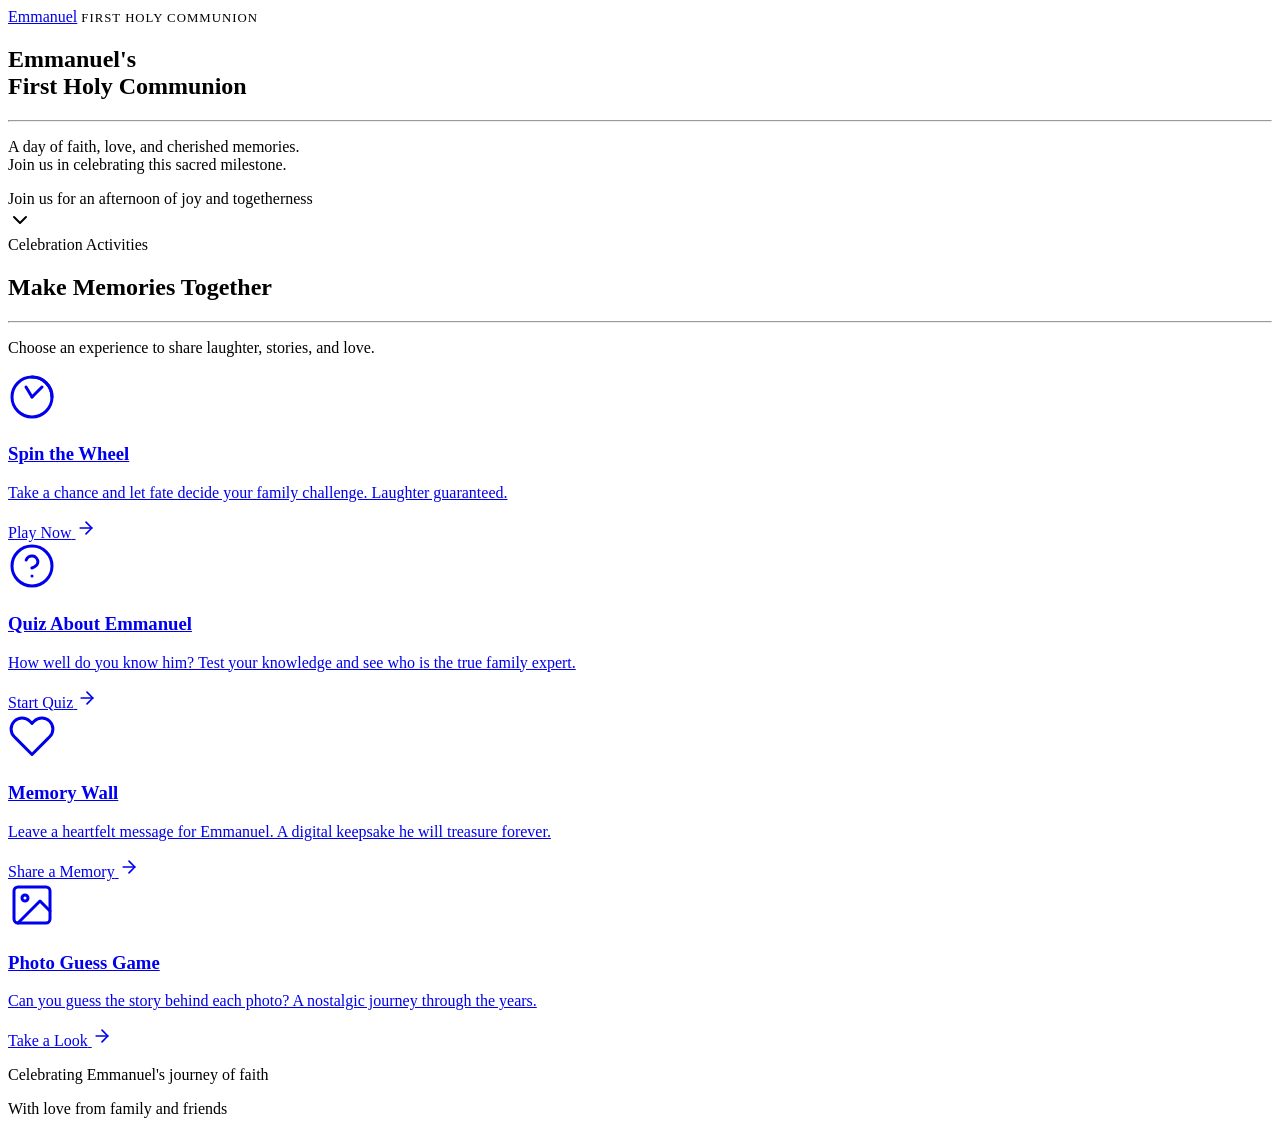
==== index.html @ e9c43760 "Add files via upload" ====
<!DOCTYPE html>
<html lang="en">
<head>
  <meta charset="UTF-8">
  <meta name="viewport" content="width=device-width, initial-scale=1.0">
  <title>Emmanuel's First Holy Communion</title>
  <link rel="preconnect" href="https://fonts.googleapis.com">
  <link rel="preconnect" href="https://fonts.gstatic.com" crossorigin>
  <link href="https://fonts.googleapis.com/css2?family=Montserrat:wght@300;400;500;600;700&family=Playfair+Display:ital,wght@0,400;0,600;0,700;1,400&display=swap" rel="stylesheet">
  <link rel="stylesheet" href="css/style.css">
  <link rel="stylesheet" href="css/animations.css">
  <link rel="stylesheet" href="css/home.css">
</head>
<body>
  <!-- Background Mesh -->
  <div class="bg-mesh">
    <div class="orb orb-1"></div>
    <div class="orb orb-2"></div>
    <div class="orb orb-3"></div>
  </div>

  <!-- Navigation -->
  <nav class="top-nav">
    <a href="index.html" class="logo">Emmanuel</a>
    <span style="color: var(--text-muted); font-size: 0.8rem; letter-spacing: 1px;">FIRST HOLY COMMUNION</span>
  </nav>

  <!-- Hero Section -->
  <section class="hero-section">
    <div class="hero-content text-center">

      <h1 class="hero-title animate-fade-in-up delay-2">
        Emmanuel's<br><span class="text-gold">First Holy Communion</span>
      </h1>
      <hr class="divider divider-wide animate-fade-in-up delay-3">
      <p class="hero-subtitle animate-fade-in-up delay-4">
        A day of faith, love, and cherished memories.<br>
        Join us in celebrating this sacred milestone.
      </p>

      <div class="hero-invite animate-fade-in-up delay-5">
        <span>Join us for an afternoon of joy and togetherness</span>
      </div>

      <div class="scroll-indicator animate-fade-in delay-6">
        <svg width="24" height="24" viewBox="0 0 24 24" fill="none" stroke="currentColor" stroke-width="2" stroke-linecap="round" stroke-linejoin="round"><polyline points="6 9 12 15 18 9"></polyline></svg>
      </div>

    </div>
  </section>

  <!-- Games Section -->
  <section class="games-section">
    <div class="container">
      <div class="section-header text-center reveal">
        <div class="label">Celebration Activities</div>
        <h2>Make Memories Together</h2>
        <hr class="divider">
        <p>Choose an experience to share laughter, stories, and love.</p>
      </div>

      <div class="games-grid">
        <!-- Card 1: Spin the Wheel -->
        <a href="pages/spin-wheel.html" class="game-card reveal" data-navigate>
          <div class="card-glow"></div>
          <div class="card-icon">
            <svg width="48" height="48" viewBox="0 0 24 24" fill="none" stroke="currentColor" stroke-width="1.5" stroke-linecap="round" stroke-linejoin="round"><circle cx="12" cy="12" r="10"></circle><path d="M12 2a10 10 0 0 1 10 10"></path><path d="M12 12l5-5"></path><path d="M12 12l-3-5"></path></svg>
          </div>
          <h3>Spin the Wheel</h3>
          <p>Take a chance and let fate decide your family challenge. Laughter guaranteed.</p>
          <div class="card-arrow">
            <span>Play Now</span>
            <svg width="20" height="20" viewBox="0 0 24 24" fill="none" stroke="currentColor" stroke-width="2" stroke-linecap="round" stroke-linejoin="round"><line x1="5" y1="12" x2="19" y2="12"></line><polyline points="12 5 19 12 12 19"></polyline></svg>
          </div>
        </a>

        <!-- Card 2: Quiz -->
        <a href="pages/quiz.html" class="game-card reveal" data-navigate>
          <div class="card-glow"></div>
          <div class="card-icon">
            <svg width="48" height="48" viewBox="0 0 24 24" fill="none" stroke="currentColor" stroke-width="1.5" stroke-linecap="round" stroke-linejoin="round"><circle cx="12" cy="12" r="10"></circle><path d="M9.09 9a3 3 0 0 1 5.83 1c0 2-3 3-3 3"></path><line x1="12" y1="17" x2="12.01" y2="17"></line></svg>
          </div>
          <h3>Quiz About Emmanuel</h3>
          <p>How well do you know him? Test your knowledge and see who is the true family expert.</p>
          <div class="card-arrow">
            <span>Start Quiz</span>
            <svg width="20" height="20" viewBox="0 0 24 24" fill="none" stroke="currentColor" stroke-width="2" stroke-linecap="round" stroke-linejoin="round"><line x1="5" y1="12" x2="19" y2="12"></line><polyline points="12 5 19 12 12 19"></polyline></svg>
          </div>
        </a>

        <!-- Card 3: Memory Wall -->
        <a href="pages/memory-wall.html" class="game-card reveal" data-navigate>
          <div class="card-glow"></div>
          <div class="card-icon">
            <svg width="48" height="48" viewBox="0 0 24 24" fill="none" stroke="currentColor" stroke-width="1.5" stroke-linecap="round" stroke-linejoin="round"><path d="M20.84 4.61a5.5 5.5 0 0 0-7.78 0L12 5.67l-1.06-1.06a5.5 5.5 0 0 0-7.78 7.78l1.06 1.06L12 21.23l7.78-7.78 1.06-1.06a5.5 5.5 0 0 0 0-7.78z"></path></svg>
          </div>
          <h3>Memory Wall</h3>
          <p>Leave a heartfelt message for Emmanuel. A digital keepsake he will treasure forever.</p>
          <div class="card-arrow">
            <span>Share a Memory</span>
            <svg width="20" height="20" viewBox="0 0 24 24" fill="none" stroke="currentColor" stroke-width="2" stroke-linecap="round" stroke-linejoin="round"><line x1="5" y1="12" x2="19" y2="12"></line><polyline points="12 5 19 12 12 19"></polyline></svg>
          </div>
        </a>

        <!-- Card 4: Photo Guess -->
        <a href="pages/photo-guess.html" class="game-card reveal" data-navigate>
          <div class="card-glow"></div>
          <div class="card-icon">
            <svg width="48" height="48" viewBox="0 0 24 24" fill="none" stroke="currentColor" stroke-width="1.5" stroke-linecap="round" stroke-linejoin="round"><rect x="3" y="3" width="18" height="18" rx="2" ry="2"></rect><circle cx="8.5" cy="8.5" r="1.5"></circle><polyline points="21 15 16 10 5 21"></polyline></svg>
          </div>
          <h3>Photo Guess Game</h3>
          <p>Can you guess the story behind each photo? A nostalgic journey through the years.</p>
          <div class="card-arrow">
            <span>Take a Look</span>
            <svg width="20" height="20" viewBox="0 0 24 24" fill="none" stroke="currentColor" stroke-width="2" stroke-linecap="round" stroke-linejoin="round"><line x1="5" y1="12" x2="19" y2="12"></line><polyline points="12 5 19 12 12 19"></polyline></svg>
          </div>
        </a>
      </div>

    </div>
  </section>

  <!-- Footer -->
  <footer class="site-footer">
    <div class="container text-center">
      <div class="footer-divider"></div>
      <p class="footer-text">Celebrating Emmanuel's journey of faith</p>
      <p class="footer-sub">With love from family and friends</p>
    </div>
  </footer>

  <!-- Page Transition -->
  <div class="page-transition" id="pageTransition"></div>

  <script src="js/main.js"></script>
</body>
</html>
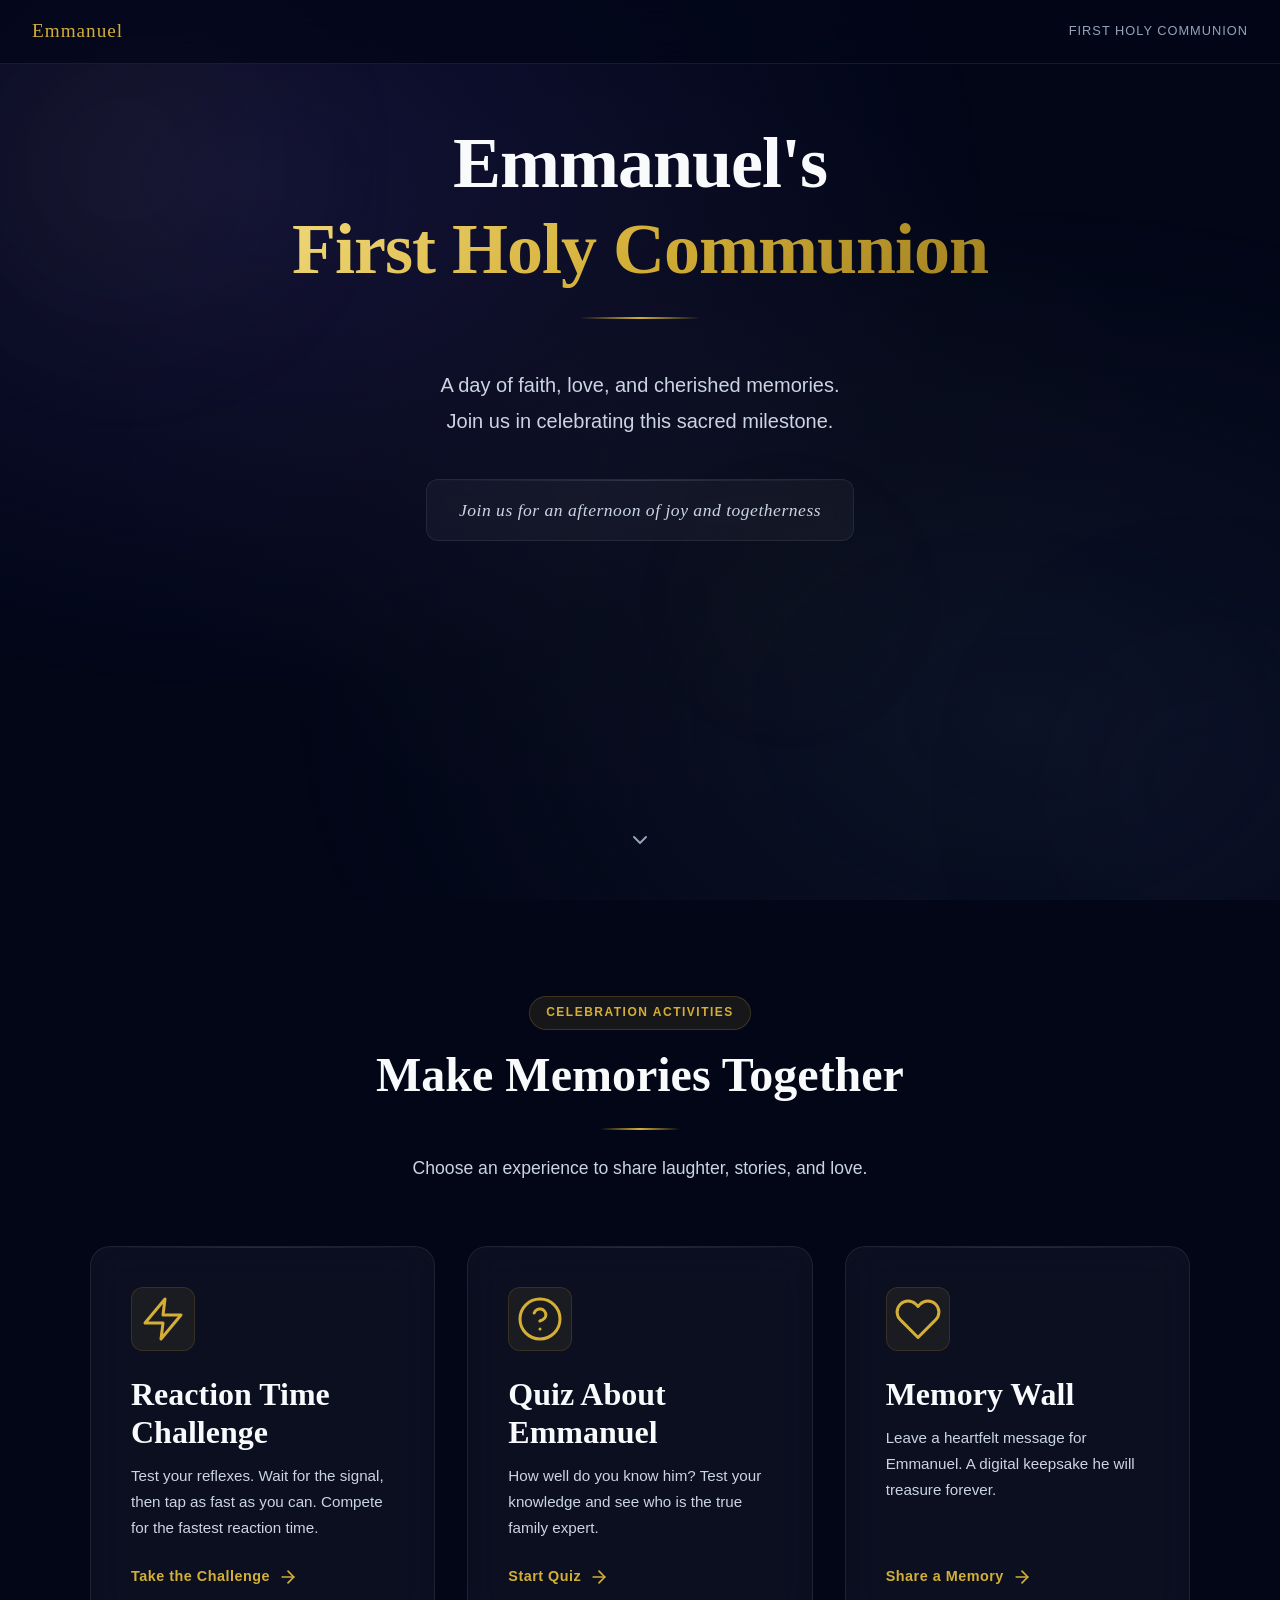
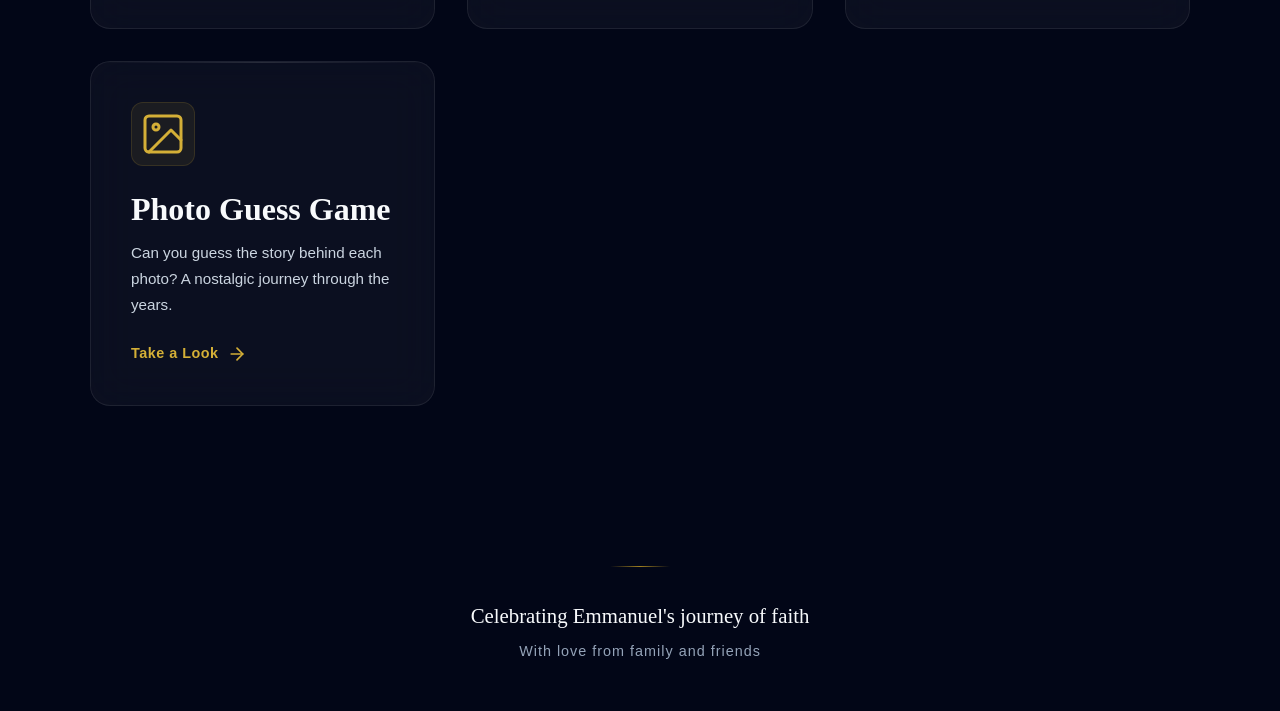
==== commit b9b83294: "Add files via upload" ====
--- a/index.html
+++ b/index.html
@@ -60,16 +60,16 @@
       </div>
 
       <div class="games-grid">
-        <!-- Card 1: Spin the Wheel -->
-        <a href="pages/spin-wheel.html" class="game-card reveal" data-navigate>
+        <!-- Card 1: Reaction Time Challenge -->
+        <a href="pages/reaction-time.html" class="game-card reveal" data-navigate>
           <div class="card-glow"></div>
           <div class="card-icon">
-            <svg width="48" height="48" viewBox="0 0 24 24" fill="none" stroke="currentColor" stroke-width="1.5" stroke-linecap="round" stroke-linejoin="round"><circle cx="12" cy="12" r="10"></circle><path d="M12 2a10 10 0 0 1 10 10"></path><path d="M12 12l5-5"></path><path d="M12 12l-3-5"></path></svg>
+            <svg width="48" height="48" viewBox="0 0 24 24" fill="none" stroke="currentColor" stroke-width="1.5" stroke-linecap="round" stroke-linejoin="round"><path d="M13 2L3 14h9l-1 8 10-12h-9l1-8z"></path></svg>
           </div>
-          <h3>Spin the Wheel</h3>
-          <p>Take a chance and let fate decide your family challenge. Laughter guaranteed.</p>
+          <h3>Reaction Time Challenge</h3>
+          <p>Test your reflexes. Wait for the signal, then tap as fast as you can. Compete for the fastest reaction time.</p>
           <div class="card-arrow">
-            <span>Play Now</span>
+            <span>Take the Challenge</span>
             <svg width="20" height="20" viewBox="0 0 24 24" fill="none" stroke="currentColor" stroke-width="2" stroke-linecap="round" stroke-linejoin="round"><line x1="5" y1="12" x2="19" y2="12"></line><polyline points="12 5 19 12 12 19"></polyline></svg>
           </div>
         </a>
--- a/css/style.css
+++ b/css/style.css
@@ -0,0 +1,404 @@
+/* ============================================
+   EMMANUEL'S FIRST HOLY COMMUNION
+   Premium Event Website - Global Styles
+   ============================================ */
+
+/* ---- CSS Variables ---- */
+:root {
+  --bg-deep: #020617;
+  --bg-mid: #0f172a;
+  --bg-light: #1e1b4b;
+  --gold: #d4af37;
+  --gold-light: #f0d878;
+  --gold-dark: #a08020;
+  --text-primary: #f8fafc;
+  --text-secondary: #cbd5e1;
+  --text-muted: #94a3b8;
+  --glass-bg: rgba(255, 255, 255, 0.04);
+  --glass-border: rgba(255, 255, 255, 0.08);
+  --glass-highlight: rgba(255, 255, 255, 0.12);
+  --shadow-sm: 0 2px 8px rgba(0, 0, 0, 0.3);
+  --shadow-md: 0 8px 32px rgba(0, 0, 0, 0.4);
+  --shadow-lg: 0 16px 64px rgba(0, 0, 0, 0.5);
+  --radius-sm: 12px;
+  --radius-md: 20px;
+  --radius-lg: 28px;
+  --transition-fast: 0.2s ease;
+  --transition-base: 0.4s cubic-bezier(0.4, 0, 0.2, 1);
+  --transition-slow: 0.6s cubic-bezier(0.4, 0, 0.2, 1);
+}
+
+/* ---- Reset & Base ---- */
+*, *::before, *::after {
+  margin: 0;
+  padding: 0;
+  box-sizing: border-box;
+}
+
+html {
+  scroll-behavior: smooth;
+  font-size: 16px;
+}
+
+body {
+  font-family: 'Montserrat', sans-serif;
+  background: var(--bg-deep);
+  color: var(--text-primary);
+  min-height: 100vh;
+  overflow-x: hidden;
+  line-height: 1.6;
+  -webkit-font-smoothing: antialiased;
+}
+
+/* ---- Animated Background ---- */
+body::before {
+  content: '';
+  position: fixed;
+  top: 0;
+  left: 0;
+  width: 100%;
+  height: 100%;
+  background:
+    radial-gradient(ellipse at 20% 20%, rgba(30, 27, 75, 0.6) 0%, transparent 50%),
+    radial-gradient(ellipse at 80% 80%, rgba(15, 23, 42, 0.8) 0%, transparent 50%),
+    radial-gradient(ellipse at 50% 50%, rgba(212, 175, 55, 0.03) 0%, transparent 60%);
+  z-index: -2;
+  pointer-events: none;
+}
+
+.bg-mesh {
+  position: fixed;
+  top: 0;
+  left: 0;
+  width: 100%;
+  height: 100%;
+  z-index: -1;
+  pointer-events: none;
+  overflow: hidden;
+}
+
+.bg-mesh .orb {
+  position: absolute;
+  border-radius: 50%;
+  filter: blur(80px);
+  opacity: 0.4;
+  animation: orbFloat 20s ease-in-out infinite;
+}
+
+.bg-mesh .orb-1 {
+  width: 500px;
+  height: 500px;
+  background: radial-gradient(circle, rgba(212, 175, 55, 0.15), transparent 70%);
+  top: -10%;
+  left: -10%;
+  animation-delay: 0s;
+}
+
+.bg-mesh .orb-2 {
+  width: 400px;
+  height: 400px;
+  background: radial-gradient(circle, rgba(30, 27, 75, 0.5), transparent 70%);
+  bottom: -10%;
+  right: -10%;
+  animation-delay: -7s;
+}
+
+.bg-mesh .orb-3 {
+  width: 300px;
+  height: 300px;
+  background: radial-gradient(circle, rgba(212, 175, 55, 0.08), transparent 70%);
+  top: 50%;
+  left: 50%;
+  animation-delay: -14s;
+}
+
+/* ---- Typography ---- */
+h1, h2, h3, h4 {
+  font-family: 'Playfair Display', serif;
+  font-weight: 600;
+  line-height: 1.2;
+}
+
+h1 {
+  font-size: clamp(2.5rem, 6vw, 4.5rem);
+}
+
+h2 {
+  font-size: clamp(1.8rem, 4vw, 3rem);
+}
+
+h3 {
+  font-size: clamp(1.3rem, 3vw, 2rem);
+}
+
+p {
+  font-size: clamp(0.95rem, 1.5vw, 1.1rem);
+  color: var(--text-secondary);
+}
+
+/* ---- Navigation ---- */
+.top-nav {
+  position: fixed;
+  top: 0;
+  left: 0;
+  width: 100%;
+  padding: 1rem 2rem;
+  display: flex;
+  justify-content: space-between;
+  align-items: center;
+  z-index: 100;
+  background: rgba(2, 6, 23, 0.7);
+  backdrop-filter: blur(20px);
+  border-bottom: 1px solid var(--glass-border);
+  transition: var(--transition-base);
+}
+
+.top-nav .logo {
+  font-family: 'Playfair Display', serif;
+  font-size: 1.2rem;
+  color: var(--gold);
+  text-decoration: none;
+  letter-spacing: 1px;
+  transition: var(--transition-fast);
+}
+
+.top-nav .logo:hover {
+  color: var(--gold-light);
+}
+
+.top-nav .back-btn {
+  display: inline-flex;
+  align-items: center;
+  gap: 0.5rem;
+  padding: 0.6rem 1.2rem;
+  border-radius: var(--radius-sm);
+  border: 1px solid var(--glass-border);
+  background: var(--glass-bg);
+  color: var(--text-secondary);
+  text-decoration: none;
+  font-size: 0.85rem;
+  font-weight: 500;
+  letter-spacing: 0.5px;
+  transition: var(--transition-base);
+  backdrop-filter: blur(10px);
+}
+
+.top-nav .back-btn:hover {
+  background: var(--glass-highlight);
+  border-color: var(--gold-dark);
+  color: var(--text-primary);
+  transform: translateX(-3px);
+}
+
+.top-nav .back-btn svg {
+  width: 16px;
+  height: 16px;
+  transition: var(--transition-fast);
+}
+
+.top-nav .back-btn:hover svg {
+  transform: translateX(-3px);
+}
+
+/* ---- Layout ---- */
+.container {
+  max-width: 1200px;
+  margin: 0 auto;
+  padding: 0 1.5rem;
+}
+
+.section {
+  min-height: 100vh;
+  display: flex;
+  flex-direction: column;
+  justify-content: center;
+  align-items: center;
+  padding: 6rem 1.5rem 4rem;
+  position: relative;
+}
+
+/* ---- Glass Card ---- */
+.glass-card {
+  background: var(--glass-bg);
+  backdrop-filter: blur(16px);
+  -webkit-backdrop-filter: blur(16px);
+  border: 1px solid var(--glass-border);
+  border-radius: var(--radius-md);
+  padding: 2rem;
+  transition: var(--transition-base);
+  position: relative;
+  overflow: hidden;
+}
+
+.glass-card::before {
+  content: '';
+  position: absolute;
+  top: 0;
+  left: 0;
+  right: 0;
+  height: 1px;
+  background: linear-gradient(90deg, transparent, var(--glass-highlight), transparent);
+}
+
+.glass-card:hover {
+  background: rgba(255, 255, 255, 0.07);
+  border-color: var(--glass-highlight);
+  transform: translateY(-8px);
+  box-shadow: var(--shadow-lg);
+}
+
+/* ---- Buttons ---- */
+.btn {
+  display: inline-flex;
+  align-items: center;
+  justify-content: center;
+  gap: 0.6rem;
+  padding: 1rem 2.5rem;
+  border-radius: var(--radius-sm);
+  font-family: 'Montserrat', sans-serif;
+  font-size: 0.95rem;
+  font-weight: 600;
+  letter-spacing: 0.5px;
+  text-decoration: none;
+  cursor: pointer;
+  border: none;
+  outline: none;
+  transition: var(--transition-base);
+  position: relative;
+  overflow: hidden;
+}
+
+.btn-primary {
+  background: linear-gradient(135deg, var(--gold-dark), var(--gold));
+  color: #0a0a0a;
+  box-shadow: 0 4px 20px rgba(212, 175, 55, 0.3);
+}
+
+.btn-primary:hover {
+  transform: translateY(-3px);
+  box-shadow: 0 8px 30px rgba(212, 175, 55, 0.4);
+  filter: brightness(1.1);
+}
+
+.btn-primary:active {
+  transform: translateY(-1px);
+}
+
+.btn-secondary {
+  background: var(--glass-bg);
+  color: var(--text-primary);
+  border: 1px solid var(--glass-border);
+  backdrop-filter: blur(10px);
+}
+
+.btn-secondary:hover {
+  background: var(--glass-highlight);
+  border-color: var(--gold-dark);
+}
+
+.btn-lg {
+  padding: 1.2rem 3rem;
+  font-size: 1.1rem;
+}
+
+/* ---- Premium Divider ---- */
+.divider {
+  width: 80px;
+  height: 2px;
+  background: linear-gradient(90deg, transparent, var(--gold), transparent);
+  margin: 1.5rem auto;
+  border: none;
+}
+
+.divider-wide {
+  width: 120px;
+}
+
+/* ---- Labels / Badges ---- */
+.label {
+  display: inline-block;
+  padding: 0.4rem 1rem;
+  border-radius: 100px;
+  font-size: 0.75rem;
+  font-weight: 600;
+  letter-spacing: 1.5px;
+  text-transform: uppercase;
+  background: rgba(212, 175, 55, 0.1);
+  color: var(--gold);
+  border: 1px solid rgba(212, 175, 55, 0.2);
+}
+
+/* ---- Page Transition Overlay ---- */
+.page-transition {
+  position: fixed;
+  top: 0;
+  left: 0;
+  width: 100%;
+  height: 100%;
+  background: var(--bg-deep);
+  z-index: 9999;
+  pointer-events: none;
+  opacity: 0;
+  transition: opacity 0.5s ease;
+}
+
+.page-transition.active {
+  opacity: 1;
+  pointer-events: all;
+}
+
+/* ---- Scrollbar ---- */
+::-webkit-scrollbar {
+  width: 8px;
+}
+
+::-webkit-scrollbar-track {
+  background: var(--bg-deep);
+}
+
+::-webkit-scrollbar-thumb {
+  background: var(--gold-dark);
+  border-radius: 4px;
+}
+
+::-webkit-scrollbar-thumb:hover {
+  background: var(--gold);
+}
+
+/* ---- Selection ---- */
+::selection {
+  background: rgba(212, 175, 55, 0.3);
+  color: var(--text-primary);
+}
+
+/* ---- Utility ---- */
+.text-center { text-align: center; }
+.text-gold { color: var(--gold); }
+.mt-1 { margin-top: 0.5rem; }
+.mt-2 { margin-top: 1rem; }
+.mt-3 { margin-top: 1.5rem; }
+.mt-4 { margin-top: 2rem; }
+.mb-1 { margin-bottom: 0.5rem; }
+.mb-2 { margin-bottom: 1rem; }
+.mb-3 { margin-bottom: 1.5rem; }
+.mb-4 { margin-bottom: 2rem; }
+
+/* ---- Responsive ---- */
+@media (max-width: 768px) {
+  .top-nav {
+    padding: 0.8rem 1rem;
+  }
+
+  .top-nav .logo {
+    font-size: 1rem;
+  }
+
+  .section {
+    padding: 5rem 1rem 3rem;
+  }
+
+  .glass-card {
+    padding: 1.5rem;
+  }
+}
+
--- a/css/home.css
+++ b/css/home.css
@@ -0,0 +1,605 @@
+/* ============================================
+   HOME PAGE STYLES
+   ============================================ */
+
+/* ---- Hero Section ---- */
+.hero-section {
+  min-height: 100vh;
+  display: flex;
+  flex-direction: column;
+  justify-content: center;
+  align-items: center;
+  position: relative;
+  padding: 6rem 1.5rem 2rem;
+}
+
+.hero-content {
+  max-width: 800px;
+  z-index: 1;
+  display: flex;
+  flex-direction: column;
+  align-items: center;
+  justify-content: center;
+  flex: 1;
+  width: 100%;
+}
+
+.hero-title {
+  margin-top: 1.5rem;
+  letter-spacing: -1px;
+}
+
+.hero-title .text-gold {
+  background: linear-gradient(135deg, var(--gold-light), var(--gold), var(--gold-dark));
+  -webkit-background-clip: text;
+  -webkit-text-fill-color: transparent;
+  background-clip: text;
+}
+
+.hero-subtitle {
+  margin-top: 1.5rem;
+  font-size: clamp(1rem, 2vw, 1.25rem);
+  font-weight: 300;
+  line-height: 1.8;
+  max-width: 600px;
+  margin-left: auto;
+  margin-right: auto;
+}
+
+.hero-date {
+  margin-top: 2.5rem;
+  display: inline-flex;
+  align-items: center;
+  gap: 0.75rem;
+  padding: 0.8rem 1.5rem;
+  background: var(--glass-bg);
+  border: 1px solid var(--glass-border);
+  border-radius: var(--radius-sm);
+  color: var(--text-secondary);
+  font-size: 0.9rem;
+  backdrop-filter: blur(10px);
+}
+
+.hero-date svg {
+  color: var(--gold);
+  flex-shrink: 0;
+}
+
+.hero-invite {
+  margin-top: 2.5rem;
+  display: inline-flex;
+  align-items: center;
+  padding: 1rem 2rem;
+  background: var(--glass-bg);
+  border: 1px solid var(--glass-border);
+  border-radius: var(--radius-sm);
+  backdrop-filter: blur(10px);
+  -webkit-backdrop-filter: blur(10px);
+  position: relative;
+  overflow: hidden;
+}
+
+.hero-invite::before {
+  content: '';
+  position: absolute;
+  top: 0;
+  left: 0;
+  right: 0;
+  height: 1px;
+  background: linear-gradient(90deg, transparent, var(--glass-highlight), transparent);
+}
+
+.hero-invite span {
+  font-family: 'Playfair Display', serif;
+  font-style: italic;
+  font-size: clamp(0.95rem, 2vw, 1.1rem);
+  color: var(--text-secondary);
+  letter-spacing: 0.5px;
+}
+
+/* Scroll Indicator */
+.scroll-indicator {
+  margin-top: auto;
+  display: flex;
+  flex-direction: column;
+  align-items: center;
+  color: var(--text-muted);
+  animation: float 3s ease-in-out infinite;
+  padding-bottom: 1rem;
+}
+
+.scroll-indicator svg {
+  animation: float 3s ease-in-out infinite;
+  animation-delay: 0.5s;
+}
+
+/* ---- Games Section ---- */
+.games-section {
+  padding: 6rem 1.5rem;
+  position: relative;
+}
+
+.section-header {
+  margin-bottom: 4rem;
+}
+
+.section-header h2 {
+  margin-top: 1rem;
+}
+
+.section-header p {
+  margin-top: 0.75rem;
+  max-width: 500px;
+  margin-left: auto;
+  margin-right: auto;
+}
+
+/* ---- Games Grid ---- */
+.games-grid {
+  display: grid;
+  grid-template-columns: repeat(auto-fit, minmax(280px, 1fr));
+  gap: 2rem;
+  max-width: 1100px;
+  margin: 0 auto;
+}
+
+/* ---- Game Card ---- */
+.game-card {
+  display: flex;
+  flex-direction: column;
+  background: var(--glass-bg);
+  backdrop-filter: blur(20px);
+  -webkit-backdrop-filter: blur(20px);
+  border: 1px solid var(--glass-border);
+  border-radius: var(--radius-md);
+  padding: 2.5rem;
+  text-decoration: none;
+  color: inherit;
+  position: relative;
+  overflow: hidden;
+  transition: transform 0.5s cubic-bezier(0.4, 0, 0.2, 1),
+              box-shadow 0.5s cubic-bezier(0.4, 0, 0.2, 1),
+              border-color 0.4s ease;
+  cursor: pointer;
+}
+
+.game-card::before {
+  content: '';
+  position: absolute;
+  top: 0;
+  left: 0;
+  right: 0;
+  height: 1px;
+  background: linear-gradient(90deg, transparent, var(--glass-highlight), transparent);
+}
+
+.card-glow {
+  position: absolute;
+  top: 50%;
+  left: 50%;
+  width: 200px;
+  height: 200px;
+  background: radial-gradient(circle, rgba(212, 175, 55, 0.08), transparent 70%);
+  transform: translate(-50%, -50%);
+  opacity: 0;
+  transition: opacity 0.5s ease;
+  pointer-events: none;
+}
+
+.game-card:hover {
+  transform: translateY(-10px);
+  border-color: rgba(212, 175, 55, 0.2);
+  box-shadow: 0 20px 60px rgba(0, 0, 0, 0.5), 0 0 40px rgba(212, 175, 55, 0.05);
+}
+
+.game-card:hover .card-glow {
+  opacity: 1;
+}
+
+.card-icon {
+  width: 64px;
+  height: 64px;
+  display: flex;
+  align-items: center;
+  justify-content: center;
+  border-radius: var(--radius-sm);
+  background: rgba(212, 175, 55, 0.08);
+  border: 1px solid rgba(212, 175, 55, 0.15);
+  color: var(--gold);
+  margin-bottom: 1.5rem;
+  transition: transform 0.4s ease, background 0.4s ease;
+}
+
+.game-card:hover .card-icon {
+  transform: scale(1.1) rotate(-5deg);
+  background: rgba(212, 175, 55, 0.12);
+}
+
+.game-card h3 {
+  color: var(--text-primary);
+  margin-bottom: 0.75rem;
+  transition: color 0.3s ease;
+}
+
+.game-card:hover h3 {
+  color: var(--gold-light);
+}
+
+.game-card p {
+  font-size: 0.95rem;
+  line-height: 1.7;
+  flex-grow: 1;
+  margin-bottom: 1.5rem;
+}
+
+.card-arrow {
+  display: inline-flex;
+  align-items: center;
+  gap: 0.5rem;
+  color: var(--gold);
+  font-size: 0.9rem;
+  font-weight: 600;
+  letter-spacing: 0.5px;
+  transition: gap 0.3s ease;
+}
+
+.game-card:hover .card-arrow {
+  gap: 0.75rem;
+}
+
+.card-arrow svg {
+  transition: transform 0.3s ease;
+}
+
+.game-card:hover .card-arrow svg {
+  transform: translateX(4px);
+}
+
+/* ---- Footer ---- */
+.site-footer {
+  padding: 4rem 1.5rem 3rem;
+}
+
+.footer-divider {
+  width: 60px;
+  height: 1px;
+  background: linear-gradient(90deg, transparent, var(--gold-dark), transparent);
+  margin: 0 auto 2rem;
+}
+
+.footer-text {
+  font-family: 'Playfair Display', serif;
+  font-size: 1.3rem;
+  color: var(--text-primary);
+  margin-bottom: 0.5rem;
+}
+
+.footer-sub {
+  font-size: 0.9rem;
+  color: var(--text-muted);
+  letter-spacing: 1px;
+}
+
+/* ---- Responsive ---- */
+@media (max-width: 768px) {
+  .hero-section {
+    padding-top: 5rem;
+  }
+
+  .games-grid {
+    grid-template-columns: 1fr;
+    gap: 1.5rem;
+  }
+
+  .game-card {
+    padding: 2rem;
+  }
+
+  .scroll-indicator {
+    display: none;
+  }
+}
+
+
+/* ============================================
+   HOME PAGE STYLES
+   ============================================ */
+
+/* ---- Hero Section ---- */
+.hero-section {
+  min-height: 100vh;
+  display: flex;
+  flex-direction: column;
+  justify-content: center;
+  align-items: center;
+  position: relative;
+  padding: 6rem 1.5rem 2rem;
+}
+
+.hero-content {
+  max-width: 800px;
+  z-index: 1;
+  display: flex;
+  flex-direction: column;
+  align-items: center;
+  justify-content: center;
+  flex: 1;
+  width: 100%;
+}
+
+.hero-title {
+  margin-top: 1.5rem;
+  letter-spacing: -1px;
+}
+
+.hero-title .text-gold {
+  background: linear-gradient(135deg, var(--gold-light), var(--gold), var(--gold-dark));
+  -webkit-background-clip: text;
+  -webkit-text-fill-color: transparent;
+  background-clip: text;
+}
+
+.hero-subtitle {
+  margin-top: 1.5rem;
+  font-size: clamp(1rem, 2vw, 1.25rem);
+  font-weight: 300;
+  line-height: 1.8;
+  max-width: 600px;
+  margin-left: auto;
+  margin-right: auto;
+}
+
+.hero-date {
+  margin-top: 2.5rem;
+  display: inline-flex;
+  align-items: center;
+  gap: 0.75rem;
+  padding: 0.8rem 1.5rem;
+  background: var(--glass-bg);
+  border: 1px solid var(--glass-border);
+  border-radius: var(--radius-sm);
+  color: var(--text-secondary);
+  font-size: 0.9rem;
+  backdrop-filter: blur(10px);
+}
+
+.hero-date svg {
+  color: var(--gold);
+  flex-shrink: 0;
+}
+
+.hero-invite {
+  margin-top: 2.5rem;
+  display: inline-flex;
+  align-items: center;
+  padding: 1rem 2rem;
+  background: var(--glass-bg);
+  border: 1px solid var(--glass-border);
+  border-radius: var(--radius-sm);
+  backdrop-filter: blur(10px);
+  -webkit-backdrop-filter: blur(10px);
+  position: relative;
+  overflow: hidden;
+}
+
+.hero-invite::before {
+  content: '';
+  position: absolute;
+  top: 0;
+  left: 0;
+  right: 0;
+  height: 1px;
+  background: linear-gradient(90deg, transparent, var(--glass-highlight), transparent);
+}
+
+.hero-invite span {
+  font-family: 'Playfair Display', serif;
+  font-style: italic;
+  font-size: clamp(0.95rem, 2vw, 1.1rem);
+  color: var(--text-secondary);
+  letter-spacing: 0.5px;
+}
+
+/* Scroll Indicator */
+.scroll-indicator {
+  margin-top: auto;
+  display: flex;
+  flex-direction: column;
+  align-items: center;
+  color: var(--text-muted);
+  animation: float 3s ease-in-out infinite;
+  padding-bottom: 1rem;
+}
+
+.scroll-indicator svg {
+  animation: float 3s ease-in-out infinite;
+  animation-delay: 0.5s;
+}
+
+/* ---- Games Section ---- */
+.games-section {
+  padding: 6rem 1.5rem;
+  position: relative;
+}
+
+.section-header {
+  margin-bottom: 4rem;
+}
+
+.section-header h2 {
+  margin-top: 1rem;
+}
+
+.section-header p {
+  margin-top: 0.75rem;
+  max-width: 500px;
+  margin-left: auto;
+  margin-right: auto;
+}
+
+/* ---- Games Grid ---- */
+.games-grid {
+  display: grid;
+  grid-template-columns: repeat(auto-fit, minmax(280px, 1fr));
+  gap: 2rem;
+  max-width: 1100px;
+  margin: 0 auto;
+}
+
+/* ---- Game Card ---- */
+.game-card {
+  display: flex;
+  flex-direction: column;
+  background: var(--glass-bg);
+  backdrop-filter: blur(20px);
+  -webkit-backdrop-filter: blur(20px);
+  border: 1px solid var(--glass-border);
+  border-radius: var(--radius-md);
+  padding: 2.5rem;
+  text-decoration: none;
+  color: inherit;
+  position: relative;
+  overflow: hidden;
+  transition: transform 0.5s cubic-bezier(0.4, 0, 0.2, 1),
+              box-shadow 0.5s cubic-bezier(0.4, 0, 0.2, 1),
+              border-color 0.4s ease;
+  cursor: pointer;
+}
+
+.game-card::before {
+  content: '';
+  position: absolute;
+  top: 0;
+  left: 0;
+  right: 0;
+  height: 1px;
+  background: linear-gradient(90deg, transparent, var(--glass-highlight), transparent);
+}
+
+.card-glow {
+  position: absolute;
+  top: 50%;
+  left: 50%;
+  width: 200px;
+  height: 200px;
+  background: radial-gradient(circle, rgba(212, 175, 55, 0.08), transparent 70%);
+  transform: translate(-50%, -50%);
+  opacity: 0;
+  transition: opacity 0.5s ease;
+  pointer-events: none;
+}
+
+.game-card:hover {
+  transform: translateY(-10px);
+  border-color: rgba(212, 175, 55, 0.2);
+  box-shadow: 0 20px 60px rgba(0, 0, 0, 0.5), 0 0 40px rgba(212, 175, 55, 0.05);
+}
+
+.game-card:hover .card-glow {
+  opacity: 1;
+}
+
+.card-icon {
+  width: 64px;
+  height: 64px;
+  display: flex;
+  align-items: center;
+  justify-content: center;
+  border-radius: var(--radius-sm);
+  background: rgba(212, 175, 55, 0.08);
+  border: 1px solid rgba(212, 175, 55, 0.15);
+  color: var(--gold);
+  margin-bottom: 1.5rem;
+  transition: transform 0.4s ease, background 0.4s ease;
+}
+
+.game-card:hover .card-icon {
+  transform: scale(1.1) rotate(-5deg);
+  background: rgba(212, 175, 55, 0.12);
+}
+
+.game-card h3 {
+  color: var(--text-primary);
+  margin-bottom: 0.75rem;
+  transition: color 0.3s ease;
+}
+
+.game-card:hover h3 {
+  color: var(--gold-light);
+}
+
+.game-card p {
+  font-size: 0.95rem;
+  line-height: 1.7;
+  flex-grow: 1;
+  margin-bottom: 1.5rem;
+}
+
+.card-arrow {
+  display: inline-flex;
+  align-items: center;
+  gap: 0.5rem;
+  color: var(--gold);
+  font-size: 0.9rem;
+  font-weight: 600;
+  letter-spacing: 0.5px;
+  transition: gap 0.3s ease;
+}
+
+.game-card:hover .card-arrow {
+  gap: 0.75rem;
+}
+
+.card-arrow svg {
+  transition: transform 0.3s ease;
+}
+
+.game-card:hover .card-arrow svg {
+  transform: translateX(4px);
+}
+
+/* ---- Footer ---- */
+.site-footer {
+  padding: 4rem 1.5rem 3rem;
+}
+
+.footer-divider {
+  width: 60px;
+  height: 1px;
+  background: linear-gradient(90deg, transparent, var(--gold-dark), transparent);
+  margin: 0 auto 2rem;
+}
+
+.footer-text {
+  font-family: 'Playfair Display', serif;
+  font-size: 1.3rem;
+  color: var(--text-primary);
+  margin-bottom: 0.5rem;
+}
+
+.footer-sub {
+  font-size: 0.9rem;
+  color: var(--text-muted);
+  letter-spacing: 1px;
+}
+
+/* ---- Responsive ---- */
+@media (max-width: 768px) {
+  .hero-section {
+    padding-top: 5rem;
+  }
+
+  .games-grid {
+    grid-template-columns: 1fr;
+    gap: 1.5rem;
+  }
+
+  .game-card {
+    padding: 2rem;
+  }
+
+  .scroll-indicator {
+    display: none;
+  }
+}
+
